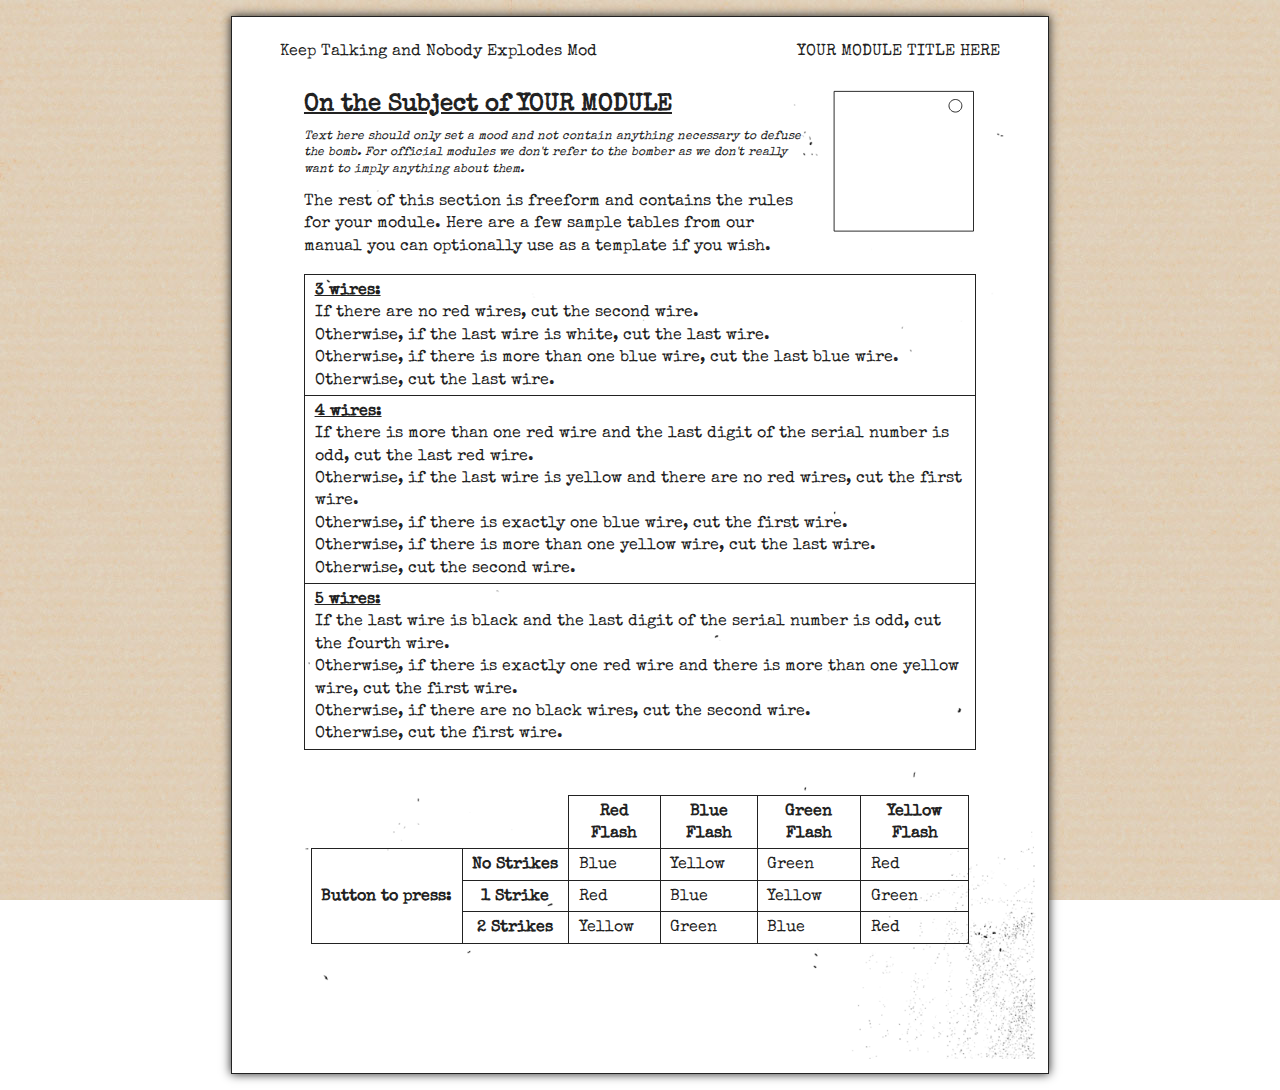
==== Switches/Manual/index.html @ ff8cd59d "Adding switches manual." ====
<!DOCTYPE html>
<html class="no-js"><!--<![endif]--><head><meta http-equiv="Content-Type" content="text/html; charset=UTF-8">
    
    <meta http-equiv="X-UA-Compatible" content="IE=edge">
    <title>Keep Talking and Nobody Explodes Example Manual Page</title>
    <meta name="viewport" content="initial-scale=1"> 
	<link href='http://fonts.googleapis.com/css?family=Special+Elite' rel='stylesheet' type='text/css'>
    <link rel="stylesheet" type="text/css" href="css/normalize.css">
    <link rel="stylesheet" type="text/css" href="css/main.css">
    <link href="css" rel="stylesheet" type="text/css">
</head>
<body>
<div class="section">
    <div class="page page-bg-01">
        		<div class="page-header">
			<span class="page-header-doc-title">Keep Talking and Nobody Explodes Mod</span>
			<span class="page-header-section-title">YOUR MODULE TITLE HERE</span>
		</div>
        <div class="page-content">
    	    <img src="img/Component.svg" class="diagram">
            <h2>On the Subject of YOUR MODULE</h2>
            <p class="flavour-text">
					Text here should only set a mood and not contain anything necessary to defuse the bomb. For official modules we don't refer to the bomber as we don't really want to imply anything about them.
			</p>

			<p> The rest of this section is freeform and contains the rules for your module. Here are a few sample tables from our manual you can optionally use as a template if you wish.</p>
			<!-- Here are some examples of tables that we use in the manual that you can use if it makes sense -->
			<!-- Wires table -->
			<table>
				<tbody>
					<tr>
						<td><strong><em>3 wires:</em></strong><br>
						If there are no red wires, cut the second wire.<br>
						Otherwise, if the last wire is white, cut the last wire.<br>
						Otherwise, if there is more than one blue wire, cut the last
						blue wire.<br>
						Otherwise, cut the last wire.</td>
					</tr>
					<tr>
						<td><strong><em>4 wires:</em></strong><br>
						If there is more than one red wire and the last digit of the
						serial number is odd, cut the last red wire.<br>
						Otherwise, if the last wire is yellow and there are no red
						wires, cut the first wire.<br>
						Otherwise, if there is exactly one blue wire, cut the first
						wire.<br>
						Otherwise, if there is more than one yellow wire, cut the last
						wire.<br>
						Otherwise, cut the second wire.</td>
					</tr>
					<tr>
						<td><strong><em>5 wires:</em></strong><br>
						If the last wire is black and the last digit of the serial
						number is odd, cut the fourth wire.<br>
						Otherwise, if there is exactly one red wire and there is more
						than one yellow wire, cut the first wire.<br>
						Otherwise, if there are no black wires, cut the second
						wire.<br>
						Otherwise, cut the first wire.</td>
					</tr>
				</tbody>
			</table>
			<br>
			<br>
			<!-- Simon table -->
			<table class="repeaters-table">
				<tbody>
					<tr>
						<th class="repeaters-spacer" colspan="2"></th>
						<th>Red Flash</th>
						<th>Blue Flash</th>
						<th>Green Flash</th>
						<th>Yellow Flash</th>
					</tr>
					<tr>
						<th rowspan="3">Button&nbsp;to&nbsp;press:</th>
						<th>No&nbsp;Strikes</th>
						<td>Blue</td>
						<td>Yellow</td>
						<td>Green</td>
						<td>Red</td>
					</tr>
					<tr>
						<th>1&nbsp;Strike</th>
						<td>Red</td>
						<td>Blue</td>
						<td>Yellow</td>
						<td>Green</td>
					</tr>
					<tr>
						<th>2&nbsp;Strikes</th>
						<td>Yellow</td>
						<td>Green</td>
						<td>Blue</td>
						<td>Red</td>
					</tr>
				</tbody>
			</table>
        </div>
    </div>
</div>
</body></html>
---- Switches/Manual/css/main.css ----
/* 
 *  Some useful numbers...
 *
 *  When font-size is 1em/12pt/16px/100%:
 *  1px = 0.0625em (when PPI is 96)
 *  1in = 6em
 *  1pt = 0.0833333em (1/12em)
 *
 */

/*! HTML5 Boilerplate v4.3.0 | MIT License | http://h5bp.com/ */

/*
 * What follows is the result of much research on cross-browser styling.
 * Credit left inline and big thanks to Nicolas Gallagher, Jonathan Neal,
 * Kroc Camen, and the H5BP dev community and team.
 */

/* ==========================================================================
   Base styles: opinionated defaults
   ========================================================================== */

html,
button,
input,
select,
textarea {
    color: #222;
}
@media print {
    html,
    button,
    input,
    select,
    textarea {
        color: #000;
    }
}

html {
    font-family: 'Special Elite', 'Courier New', monospace;
    font-size: 1em;
    line-height: 1.4;
}

/*
 * Remove text-shadow in selection highlight: h5bp.com/i
 * These selection rule sets have to be separate.
 * Customize the background color to match your design.
 */

::-moz-selection {
    background: #b3d4fc;
    text-shadow: none;
}

::selection {
    background: #b3d4fc;
    text-shadow: none;
}

/*
 * A better looking default horizontal rule
 */

hr {
    display: block;
    height: 1px;
    border: 0;
    border-top: 1px solid #ccc;
    margin: 1em 0;
    padding: 0;
}

/*
 * Remove the gap between images, videos, audio and canvas and the bottom of
 * their containers: h5bp.com/i/440
 */

audio,
canvas,
img,
video {
    vertical-align: middle;
}

/*
 * Remove default fieldset styles.
 */

fieldset {
    border: 0;
    margin: 0;
    padding: 0;
}

/*
 * Allow only vertical resizing of textareas.
 */

textarea {
    resize: vertical;
}

/* ==========================================================================
   Author's custom styles
   ========================================================================== */

html {
    margin: 0;
    padding: 0;
}
body {
    margin: 0;
    padding: 0;
    background: url('../img/web-background.jpg');
    background-attachment: fixed;
}
@media print {
    body {
        background: none;
    }
}

p,
pre {
    margin: .5em 0 1em; /* bring top of paragraphs closer to headers */
}

em {
    font-style:normal;
    text-decoration:underline;
}

h1 {
    font-size: 2em;
    margin: 0.67em 0 0;
}

h2 {
    font-size: 1.5em;
    margin: 0.83em 0 0;
}

h3 {
    font-size: 1.17em;
    margin: 1em 0 0;
}

h4 {
    font-size: 1em;
    margin: 1.33em 0 0;
}

h5 {
    font-size: 0.83em;
    margin: 1.67em 0 0;
}

h6 {
    font-size: 0.67em;
    margin: 2.33em 0 0;
}

h2, h3, h4 {
    text-decoration:underline;
}

li ul {
    margin: 0;
}

table {
    border-collapse:collapse;
}

table, th, td {
    border: 1px solid #222;
}
@media print {
    table, th, td {
        border-color: black;
    }
}

td, th {
    padding: .3em .6em .2em;
}

.new-block-formatting-context {
     /* Starts a new block formatting context which will prevent text from wrapping tightly around
        an image, etc.
        http://colinaarts.com/articles/the-magic-of-overflow-hidden/
      */
    overflow: hidden;
}

.no-border, .no-border tr, .no-border tr th, .no-border tr td {
    border: none;
}

.centered-img {
    display: block;
    margin-left: auto;
    margin-right: auto;
}

.diagram {
    width: 9em;
    float: right;
    margin-left: 1em;
    margin-bottom: 1em;
}

.diagram-label {
	text-align:center;
}

.page {
    margin: 1em auto;
    padding: 0;
    border: 1px solid #222; /* Safely using px because exists outside layout of page content */
    box-shadow: #222 0.0em 0em 0.6em;
    clear: both;
    background-color: #FFF;
    background-repeat: no-repeat;
    background-position: center; 
    background-size: 100%;
    width: 51em; /* = 8.5in at 12pt (1em) */
    min-height: 66em; /* = 11in at 12pt (1em) */
}
@media print {
    .page {
        margin: 0;
        border: none;
        box-shadow: none;
        max-width: none;
        min-height: initial;

        width: 51em; /* = 8.5in at 12pt (1em) */
        height: 66em; /* = 11in at 12pt (1em) */
        page-break-before: always;
    }
}

.page-bg-01 {
    background-image: url("../img/page-bg-noise-01.png");
}

.page-bg-02 {
    background-image: url("../img/page-bg-noise-02.png");
}

.page-bg-03 {
    background-image: url("../img/page-bg-noise-03.png");
}

.page-bg-04 {
    background-image: url("../img/page-bg-noise-04.png");
}

.page-bg-05 {
    background-image: url("../img/page-bg-noise-05.png");
}

.page-bg-06 {
    background-image: url("../img/page-bg-noise-06.png");
}

.page-bg-07 {
    background-image: url("../img/page-bg-noise-07.png");
}

@media print {
    .page-first {
        page-break-before: auto;
    }
}

.page-content {
    margin: 4.5em 8.82% 0; /* = 0.75in ~0.75in 0 at 12pt (1em) */
    min-height: 57em; /* Leaving 3em at the bottom for footer (0.75in) */
}

.page-header {
    display: block;
    position: relative;
    height: 0;
    top: 1.5em; /* = 0.25in at 12pt (1em) */
    margin: 0 5.88%; /* = ~0.5in at 12pt (1em) */
}
/*.page-first .page-header {
    display: none;
}*/
.page-header-section-title {
    position: relative;
    height: 0;
    top: 0;
    float: right;
}
.page-header-doc-title {
    position: relative;
    height: 0;
    top: 0;
}

.page-footer {
    text-align: center;
}

.relative-footer {
    margin-top: 1.5em; /* = 0.25in */
    height: 3em /* = 0.5in */
}

.absolute-footer {
    position: relative;
    height: 0;
    top: 63em; /* = 10.5in at 12pt (1em) */
    display: none;
}

@media print {
    .relative-footer {
        display: none;
    }

    .absolute-footer {
        display: block;
    }
}

.appendix-reference {
    font-style: italic;
}

/* ==========================================================================
   Section-specific
   ========================================================================== */

.instructions {
    font-family: 'Cabin', sans-serif;
    line-height: normal;
}

.instructions h2, .instructions h3, .instructions h4 {
    text-decoration:none;
}

.instructions em {
    font-style: italic;
    text-decoration: none;
}

.bomb-diagram {
    text-align: center;
    margin: 0 auto;
    display:block;
}

.bomb-diagram-front {
	width: 18.0020625em; /* Hardcoding for IE */
}

.bomb-diagram-side {
	width: 5.3895625em; /* Hardcoding for IE */
}

.diagram-label {
}

.bomb-diagram img {
    height: 11.7em; /* just barely gives enough room for all the other text */
    vertical-align: middle;
    padding: .5em 1em;
}

.bomb-diagram table, .bomb-diagram tr, .bomb-diagram td {
    margin:0;
    padding:0;
    border:0;
}

.bomb-diagram table {
    margin: 0 auto;
}

.timer-diagram {
    text-align: center;
    display: block;
    float: right;
    width: 5em;
    padding: 0;
    margin: 0 0 2em 2em;
}

.timer-diagram img {
    width: 100%;
    margin: 0;
    padding: 0;
}

.section-title .page-content {
    text-align: center;
}

.section-title .vertical-spacer
{
    height: 20.5em;
}

.music-image {
    height: 45em;
}

.music-table td, .music-table th {
    padding: 0;
}

.password-table {
    margin-left: auto;
    margin-right: auto;
}

.repeaters-table {
    width: 98%;
    border: none;
    margin-left: auto;
    margin-right: auto;
}

.repeaters-spacer {
	border:none;
}

.whos-on-first-step1-table, .whos-on-first-step1-table td  {
    margin-left: auto;
    margin-right: auto;
	border:none;
}

.whos-on-first-step1-table th, .whos-on-first-step1-table td {
	font-size: 0.9em;
    width: 6.5em;
    padding: 0.45em 0.45em .7em .7em;
}

.whos-on-first-step1-table th table, .whos-on-first-step1-table td table {
    width: 95%;
    margin-left: auto;
    margin-right: auto;
		
}            

.whos-on-first-look-at-display  {
	background-color: black;
	color: white;
}
                            
.whos-on-first-step1-table td table td
{
	font-size: 1em;
    height: 1.5em;
	width: 50%;
    padding: 0;
	text-align: center;
	border: 1px solid black;
}

.whos-on-first-step1-table td table th
{
	font-size: 1em;
	height: 1.5em;
	padding: 0.1em 0.1em;
	text-align: center;
	border: 1px solid black;
}

.whos-on-first-step1-table th {
	border: 1px solid black;
}

.whos-on-first-step2-table {
	width: 105%;
}

.whos-on-first-step2-table th {
    padding-left: .2em;
	padding-right: .2em;
	padding-top: .15em;
	padding-bottom: .15em;
}

.whos-on-first-step2-table td {
    font-size: .78em;
}

.keypad-table {
    margin-left: auto;
    margin-right: auto;
    font-family: Arial, sans-serif;
    font-size: 2.2em;
    border-style: none;
    text-align: center;
}

.keypad-table-column {
    background-color: #FFF; /*For ensuring photocopy noise doesn't affect symbols*/
	padding: .1em;
}

.keypad-table-spacer {
	border-style: none;
}

.keypad-symbol-image {
	height:1.9em;
}

.maze {
	width:11em;
	height:11em;
	margin:.1em;
}

#morseCodeChart {
	float: left;
	margin-right: 1em;
    height: 32em;
	width: 24.8270625em; /* Hardcode for IE */
	border:1px solid #021a40;
	background-color:#ffffff;
}

.morse-code table th {
	font-size: 1.2em;
	font-weight: bold;
	width: 5em;
}

.morse-code table td {
	text-align: center;
}

.venn-wires table th {
	font-size: 1.2em;
	font-weight: bold;
}

.venn-wires table td {
	text-align: center;
}

#venndiagram {
	display: block;
	width: 70%;
    position:relative;
    top: -2em;
	margin-bottom: 0;
	margin-left: auto;
	margin-right: auto;
}


#vennlegend {
	width: 20em;
	float: left;
    position:relative;
    top: -0.7em;
}

#venntable {
	border-width: 0.2em;
    position:relative;
    top: -0.7em;
}

#venntable td {
	font-size: 0.75em;
}

.venn-wires .appendix-reference {
    margin-top: 0;
    position:relative;
}

.appendix-ports table {
    margin-top: 1em;
}

.appendix-ports img {
	height: 5em;
}

.appendix-ports table td {
	text-align: center;
}

.appendix-ports table th {
	font-size: 1.2em;
	font-weight: bold;
}

.needy-knob table {
    margin-left: 1.3em;
    margin-right: 1.3em;
}

.needy-knob table td, .needy-knob table th {
    width: 1.5em;
    text-align:center;
}

.needy-diagram-label {
	text-align:left;
}

.wire-sequence table {
    display: inline-table;
    margin-top: 1em;
    margin-bottom: 1em;
    width: 15.3em;
    font-size: 0.9em;
}

.wire-sequence td, .wire-sequence th {
    padding-left: 0.4em;
    padding-right: 0.4em;
}

.wire-sequence table .header {
    background-color: #222;
    color: #FFF;
}

.wire-sequence .blue-table {
    /* Because it's the middle table... */
    margin-left: .3em;
    margin-right: .3em;
}

.wire-sequence .second-col {
    width: 5em;
}

.memory-rules p {
    margin-top: .3em;
    font-size: 0.95em; /* TODO: Remove this, it's a quick hack to get printing looking nicer with our placeholder graphic design. */
}

.rhythm-heaven .sub-components {
    text-align: center;
    margin-left: auto;
    margin-right: auto;
}

.rhythm-heaven .sub-components img {
    width: 5em;
    max-height: 4em;
}

.rhythm-heaven .example {
    width: 29em;
    float: right;
    position: relative;
    top: -2.9em;
}

.rhythm-heaven .example td, .rhythm-heaven .example th {
    padding: .15em .7em;
}

.flavour-text
{
	font-style: italic;
	font-size:75%;
    margin-top: .5em;
}

/* ==========================================================================
   Helper classes
   ========================================================================== */

/*
 * Image replacement
 */

.ir {
    background-color: transparent;
    border: 0;
    overflow: hidden;
    /* IE 6/7 fallback */
    *text-indent: -9999px;
}

.ir:before {
    content: "";
    display: block;
    width: 0;
    height: 150%;
}

/*
 * Hide from both screenreaders and browsers: h5bp.com/u
 */

.hidden {
    display: none !important;
    visibility: hidden;
}

/*
 * Hide from both screenreaders and browsers, but only for non-print
 */
.hide-screen {
    display: none;
    visibility: hidden;
}

@media print {
    .hide-screen {
        display: initial;
        visibility: initial;
    }
}

/*
 * Hide from both screenreaders and browsers, but only for print
 */
@media print {
    .hide-print {
        display: none;
        visibility: hidden;
    }
}

/*
 * Hide only visually, but have it available for screenreaders: h5bp.com/v
 */

.visuallyhidden {
    border: 0;
    clip: rect(0 0 0 0);
    height: 1px;
    margin: -1px;
    overflow: hidden;
    padding: 0;
    position: absolute;
    width: 1px;
}

/*
 * Extends the .visuallyhidden class to allow the element to be focusable
 * when navigated to via the keyboard: h5bp.com/p
 */

.visuallyhidden.focusable:active,
.visuallyhidden.focusable:focus {
    clip: auto;
    height: auto;
    margin: 0;
    overflow: visible;
    position: static;
    width: auto;
}

/*
 * Hide visually and from screenreaders, but maintain layout
 */

.invisible {
    visibility: hidden;
}

/*
 * Clearfix: contain floats
 *
 * For modern browsers
 * 1. The space content is one way to avoid an Opera bug when the
 *    `contenteditable` attribute is included anywhere else in the document.
 *    Otherwise it causes space to appear at the top and bottom of elements
 *    that receive the `clearfix` class.
 * 2. The use of `table` rather than `block` is only necessary if using
 *    `:before` to contain the top-margins of child elements.
 */

.clearfix:before,
.clearfix:after {
    content: " "; /* 1 */
    display: table; /* 2 */
}

.clearfix:after {
    clear: both;
}

/*
 * For IE 6/7 only
 * Include this rule to trigger hasLayout and contain floats.
 */

.clearfix {
    *zoom: 1;
}

/* ==========================================================================
   EXAMPLE Media Queries for Responsive Design.
   These examples override the primary ('mobile first') styles.
   Modify as content requires.
   ========================================================================== */

@media only screen and (min-width: 35em) {
    /* Style adjustments for viewports that meet the condition */
}

@media print,
       (-o-min-device-pixel-ratio: 5/4),
       (-webkit-min-device-pixel-ratio: 1.25),
       (min-resolution: 120dpi) {
    /* Style adjustments for high resolution devices */
}

/* ==========================================================================
   Print styles.
   Inlined to avoid required HTTP connection: h5bp.com/r
   ========================================================================== */

@media print {
    /* Removed all this stuff because we'll be aiming to make everything deliberate for print */
    * {
        /*background: transparent !important;
        color: #000 !important;*/ /* Black prints faster: h5bp.com/s */
        /*box-shadow: none !important;
        text-shadow: none !important;*/
    }

    a,
    a:visited {
        text-decoration: underline;
    }

    a[href]:after {
        content: " (" attr(href) ")";
    }

    abbr[title]:after {
        content: " (" attr(title) ")";
    }

    /*
     * Don't show links for images, or javascript/internal links
     */

    .ir a:after,
    a[href^="javascript:"]:after,
    a[href^="#"]:after {
        content: "";
    }

    pre,
    blockquote {
        border: 1px solid #999;
        page-break-inside: avoid;
    }

    thead {
        display: table-header-group; /* h5bp.com/t */
    }

    tr,
    img {
        page-break-inside: avoid;
    }

    img {
        max-width: 100% !important;
    }
    
    @page {
        margin: 0;
    }

    p,
    h2,
    h3 {
        orphans: 3;
        widows: 3;
    }

    h2,
    h3 {
        page-break-after: avoid;
    }
}
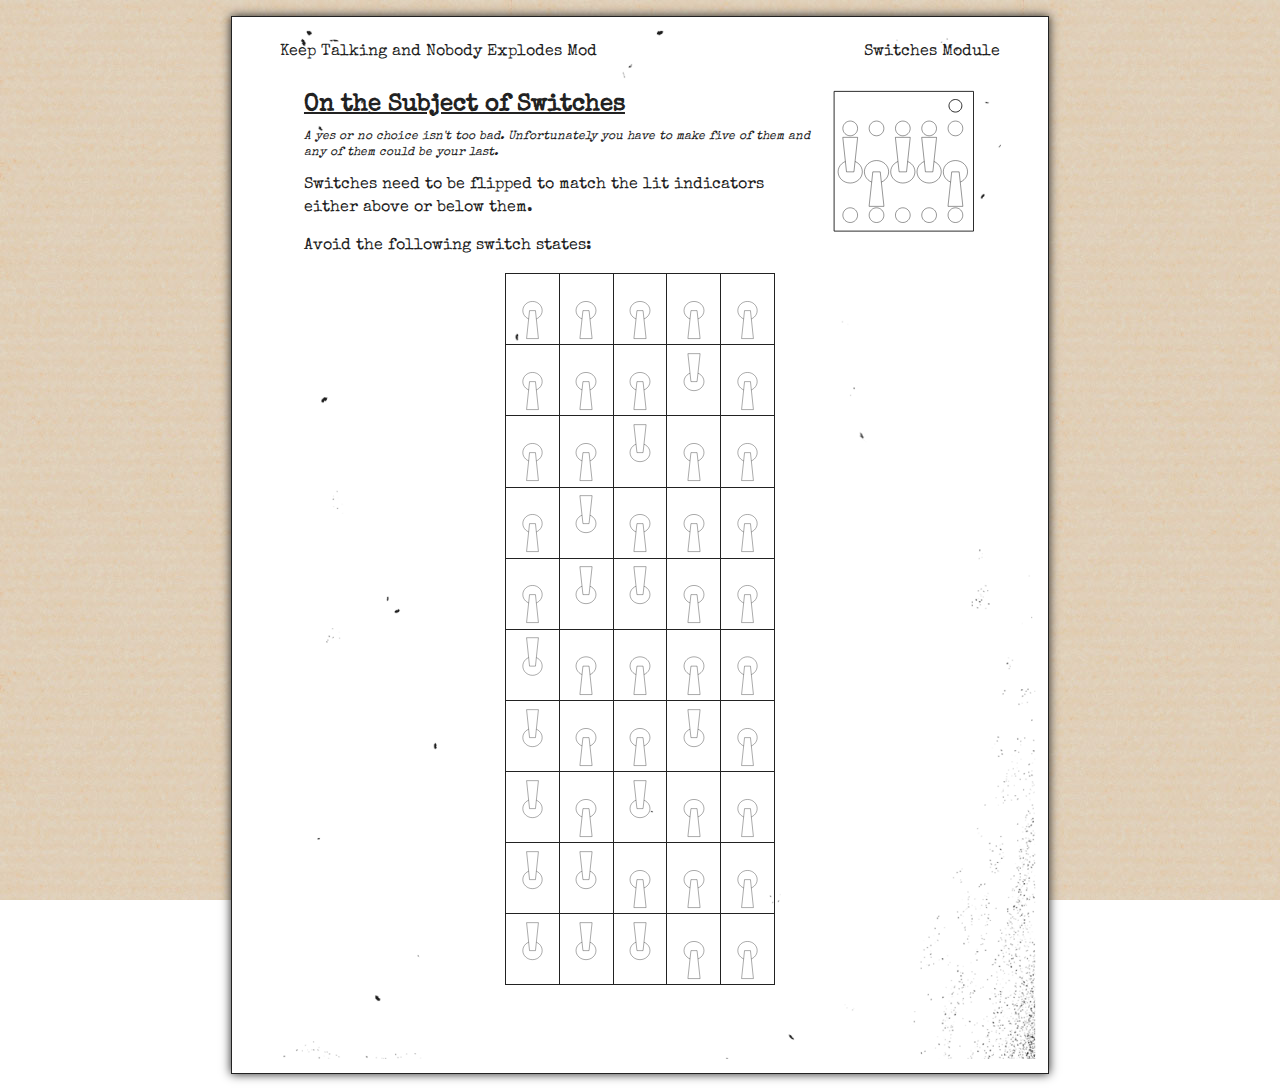
==== commit 92bfbb56: "Added real switches module." ====
--- a/Switches/Manual/index.html
+++ b/Switches/Manual/index.html
@@ -11,91 +11,21 @@
 </head>
 <body>
 <div class="section">
-    <div class="page page-bg-01">
+    <div class="page page-bg-04">
         		<div class="page-header">
 			<span class="page-header-doc-title">Keep Talking and Nobody Explodes Mod</span>
-			<span class="page-header-section-title">YOUR MODULE TITLE HERE</span>
+			<span class="page-header-section-title">Switches Module</span>
 		</div>
         <div class="page-content">
-    	    <img src="img/Component.svg" class="diagram">
-            <h2>On the Subject of YOUR MODULE</h2>
+    	    <img src="img/SwitchesModule.svg" class="diagram">
+            <h2>On the Subject of Switches</h2>
             <p class="flavour-text">
-					Text here should only set a mood and not contain anything necessary to defuse the bomb. For official modules we don't refer to the bomber as we don't really want to imply anything about them.
+				A yes or no choice isn't too bad. Unfortunately you have to make five of them and any of them could be your last.
 			</p>
 
-			<p> The rest of this section is freeform and contains the rules for your module. Here are a few sample tables from our manual you can optionally use as a template if you wish.</p>
-			<!-- Here are some examples of tables that we use in the manual that you can use if it makes sense -->
-			<!-- Wires table -->
-			<table>
-				<tbody>
-					<tr>
-						<td><strong><em>3 wires:</em></strong><br>
-						If there are no red wires, cut the second wire.<br>
-						Otherwise, if the last wire is white, cut the last wire.<br>
-						Otherwise, if there is more than one blue wire, cut the last
-						blue wire.<br>
-						Otherwise, cut the last wire.</td>
-					</tr>
-					<tr>
-						<td><strong><em>4 wires:</em></strong><br>
-						If there is more than one red wire and the last digit of the
-						serial number is odd, cut the last red wire.<br>
-						Otherwise, if the last wire is yellow and there are no red
-						wires, cut the first wire.<br>
-						Otherwise, if there is exactly one blue wire, cut the first
-						wire.<br>
-						Otherwise, if there is more than one yellow wire, cut the last
-						wire.<br>
-						Otherwise, cut the second wire.</td>
-					</tr>
-					<tr>
-						<td><strong><em>5 wires:</em></strong><br>
-						If the last wire is black and the last digit of the serial
-						number is odd, cut the fourth wire.<br>
-						Otherwise, if there is exactly one red wire and there is more
-						than one yellow wire, cut the first wire.<br>
-						Otherwise, if there are no black wires, cut the second
-						wire.<br>
-						Otherwise, cut the first wire.</td>
-					</tr>
-				</tbody>
-			</table>
-			<br>
-			<br>
-			<!-- Simon table -->
-			<table class="repeaters-table">
-				<tbody>
-					<tr>
-						<th class="repeaters-spacer" colspan="2"></th>
-						<th>Red Flash</th>
-						<th>Blue Flash</th>
-						<th>Green Flash</th>
-						<th>Yellow Flash</th>
-					</tr>
-					<tr>
-						<th rowspan="3">Button&nbsp;to&nbsp;press:</th>
-						<th>No&nbsp;Strikes</th>
-						<td>Blue</td>
-						<td>Yellow</td>
-						<td>Green</td>
-						<td>Red</td>
-					</tr>
-					<tr>
-						<th>1&nbsp;Strike</th>
-						<td>Red</td>
-						<td>Blue</td>
-						<td>Yellow</td>
-						<td>Green</td>
-					</tr>
-					<tr>
-						<th>2&nbsp;Strikes</th>
-						<td>Yellow</td>
-						<td>Green</td>
-						<td>Blue</td>
-						<td>Red</td>
-					</tr>
-				</tbody>
-			</table>
+			<p>Switches need to be flipped to match the lit indicators either above or below them.</p>
+			<p>Avoid the following switch states:</p>
+			<table class='switch-table'><tr class='switch-row'><td class='switch-column'><img src='img/switch-down.svg'></img></td><td class='switch-column'><img src='img/switch-down.svg'></img></td><td class='switch-column'><img src='img/switch-down.svg'></img></td><td class='switch-column'><img src='img/switch-down.svg'></img></td><td class='switch-column'><img src='img/switch-down.svg'></img></td></tr><tr class='switch-row'><td class='switch-column'><img src='img/switch-down.svg'></img></td><td class='switch-column'><img src='img/switch-down.svg'></img></td><td class='switch-column'><img src='img/switch-down.svg'></img></td><td class='switch-column'><img src='img/switch-up.svg'></img></td><td class='switch-column'><img src='img/switch-down.svg'></img></td></tr><tr class='switch-row'><td class='switch-column'><img src='img/switch-down.svg'></img></td><td class='switch-column'><img src='img/switch-down.svg'></img></td><td class='switch-column'><img src='img/switch-up.svg'></img></td><td class='switch-column'><img src='img/switch-down.svg'></img></td><td class='switch-column'><img src='img/switch-down.svg'></img></td></tr><tr class='switch-row'><td class='switch-column'><img src='img/switch-down.svg'></img></td><td class='switch-column'><img src='img/switch-up.svg'></img></td><td class='switch-column'><img src='img/switch-down.svg'></img></td><td class='switch-column'><img src='img/switch-down.svg'></img></td><td class='switch-column'><img src='img/switch-down.svg'></img></td></tr><tr class='switch-row'><td class='switch-column'><img src='img/switch-down.svg'></img></td><td class='switch-column'><img src='img/switch-up.svg'></img></td><td class='switch-column'><img src='img/switch-up.svg'></img></td><td class='switch-column'><img src='img/switch-down.svg'></img></td><td class='switch-column'><img src='img/switch-down.svg'></img></td></tr><tr class='switch-row'><td class='switch-column'><img src='img/switch-up.svg'></img></td><td class='switch-column'><img src='img/switch-down.svg'></img></td><td class='switch-column'><img src='img/switch-down.svg'></img></td><td class='switch-column'><img src='img/switch-down.svg'></img></td><td class='switch-column'><img src='img/switch-down.svg'></img></td></tr><tr class='switch-row'><td class='switch-column'><img src='img/switch-up.svg'></img></td><td class='switch-column'><img src='img/switch-down.svg'></img></td><td class='switch-column'><img src='img/switch-down.svg'></img></td><td class='switch-column'><img src='img/switch-up.svg'></img></td><td class='switch-column'><img src='img/switch-down.svg'></img></td></tr><tr class='switch-row'><td class='switch-column'><img src='img/switch-up.svg'></img></td><td class='switch-column'><img src='img/switch-down.svg'></img></td><td class='switch-column'><img src='img/switch-up.svg'></img></td><td class='switch-column'><img src='img/switch-down.svg'></img></td><td class='switch-column'><img src='img/switch-down.svg'></img></td></tr><tr class='switch-row'><td class='switch-column'><img src='img/switch-up.svg'></img></td><td class='switch-column'><img src='img/switch-up.svg'></img></td><td class='switch-column'><img src='img/switch-down.svg'></img></td><td class='switch-column'><img src='img/switch-down.svg'></img></td><td class='switch-column'><img src='img/switch-down.svg'></img></td></tr><tr class='switch-row'><td class='switch-column'><img src='img/switch-up.svg'></img></td><td class='switch-column'><img src='img/switch-up.svg'></img></td><td class='switch-column'><img src='img/switch-up.svg'></img></td><td class='switch-column'><img src='img/switch-down.svg'></img></td><td class='switch-column'><img src='img/switch-down.svg'></img></td></tr></table>
         </div>
     </div>
 </div>
--- a/Switches/Manual/css/main.css
+++ b/Switches/Manual/css/main.css
@@ -892,4 +892,17 @@
     h3 {
         page-break-after: avoid;
     }
+}
+
+.switch-column {
+	width:2.1em;
+}
+
+.switch-row {
+	
+}
+
+.switch-table {
+	margin-left:auto;
+	margin-right:auto;
 }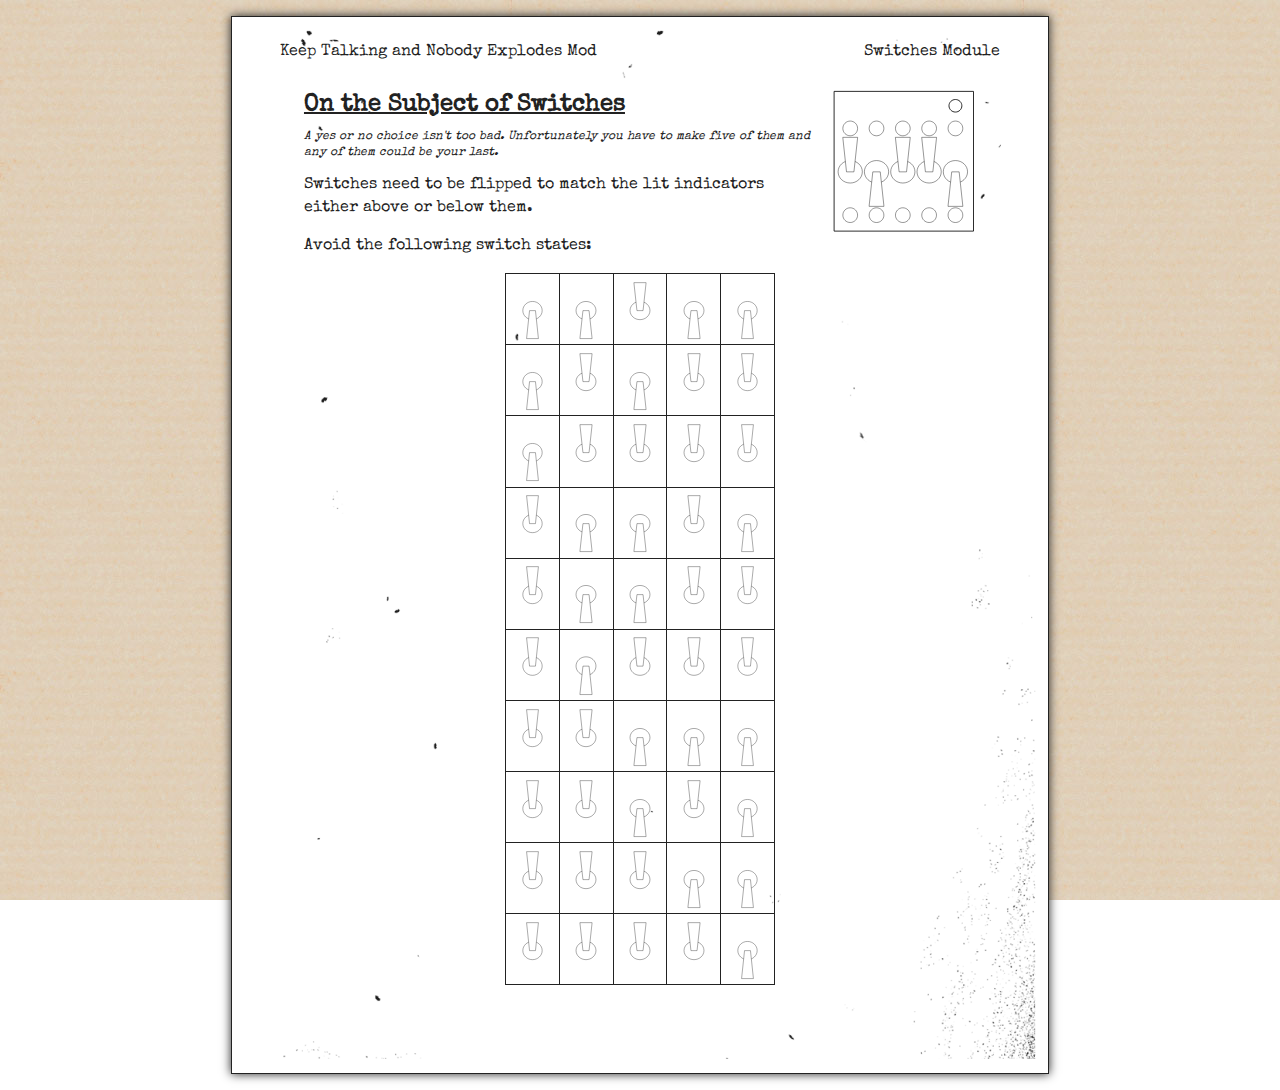
==== commit a7b2e8f0: "Updated to 0.2 of Switches module." ====
--- a/Switches/Manual/index.html
+++ b/Switches/Manual/index.html
@@ -25,7 +25,7 @@
 
 			<p>Switches need to be flipped to match the lit indicators either above or below them.</p>
 			<p>Avoid the following switch states:</p>
-			<table class='switch-table'><tr class='switch-row'><td class='switch-column'><img src='img/switch-down.svg'></img></td><td class='switch-column'><img src='img/switch-down.svg'></img></td><td class='switch-column'><img src='img/switch-down.svg'></img></td><td class='switch-column'><img src='img/switch-down.svg'></img></td><td class='switch-column'><img src='img/switch-down.svg'></img></td></tr><tr class='switch-row'><td class='switch-column'><img src='img/switch-down.svg'></img></td><td class='switch-column'><img src='img/switch-down.svg'></img></td><td class='switch-column'><img src='img/switch-down.svg'></img></td><td class='switch-column'><img src='img/switch-up.svg'></img></td><td class='switch-column'><img src='img/switch-down.svg'></img></td></tr><tr class='switch-row'><td class='switch-column'><img src='img/switch-down.svg'></img></td><td class='switch-column'><img src='img/switch-down.svg'></img></td><td class='switch-column'><img src='img/switch-up.svg'></img></td><td class='switch-column'><img src='img/switch-down.svg'></img></td><td class='switch-column'><img src='img/switch-down.svg'></img></td></tr><tr class='switch-row'><td class='switch-column'><img src='img/switch-down.svg'></img></td><td class='switch-column'><img src='img/switch-up.svg'></img></td><td class='switch-column'><img src='img/switch-down.svg'></img></td><td class='switch-column'><img src='img/switch-down.svg'></img></td><td class='switch-column'><img src='img/switch-down.svg'></img></td></tr><tr class='switch-row'><td class='switch-column'><img src='img/switch-down.svg'></img></td><td class='switch-column'><img src='img/switch-up.svg'></img></td><td class='switch-column'><img src='img/switch-up.svg'></img></td><td class='switch-column'><img src='img/switch-down.svg'></img></td><td class='switch-column'><img src='img/switch-down.svg'></img></td></tr><tr class='switch-row'><td class='switch-column'><img src='img/switch-up.svg'></img></td><td class='switch-column'><img src='img/switch-down.svg'></img></td><td class='switch-column'><img src='img/switch-down.svg'></img></td><td class='switch-column'><img src='img/switch-down.svg'></img></td><td class='switch-column'><img src='img/switch-down.svg'></img></td></tr><tr class='switch-row'><td class='switch-column'><img src='img/switch-up.svg'></img></td><td class='switch-column'><img src='img/switch-down.svg'></img></td><td class='switch-column'><img src='img/switch-down.svg'></img></td><td class='switch-column'><img src='img/switch-up.svg'></img></td><td class='switch-column'><img src='img/switch-down.svg'></img></td></tr><tr class='switch-row'><td class='switch-column'><img src='img/switch-up.svg'></img></td><td class='switch-column'><img src='img/switch-down.svg'></img></td><td class='switch-column'><img src='img/switch-up.svg'></img></td><td class='switch-column'><img src='img/switch-down.svg'></img></td><td class='switch-column'><img src='img/switch-down.svg'></img></td></tr><tr class='switch-row'><td class='switch-column'><img src='img/switch-up.svg'></img></td><td class='switch-column'><img src='img/switch-up.svg'></img></td><td class='switch-column'><img src='img/switch-down.svg'></img></td><td class='switch-column'><img src='img/switch-down.svg'></img></td><td class='switch-column'><img src='img/switch-down.svg'></img></td></tr><tr class='switch-row'><td class='switch-column'><img src='img/switch-up.svg'></img></td><td class='switch-column'><img src='img/switch-up.svg'></img></td><td class='switch-column'><img src='img/switch-up.svg'></img></td><td class='switch-column'><img src='img/switch-down.svg'></img></td><td class='switch-column'><img src='img/switch-down.svg'></img></td></tr></table>
+			<table class='switch-table'><tr class='switch-row'><td class='switch-column'><img src='img/switch-down.svg'></img></td><td class='switch-column'><img src='img/switch-down.svg'></img></td><td class='switch-column'><img src='img/switch-up.svg'></img></td><td class='switch-column'><img src='img/switch-down.svg'></img></td><td class='switch-column'><img src='img/switch-down.svg'></img></td></tr><tr class='switch-row'><td class='switch-column'><img src='img/switch-down.svg'></img></td><td class='switch-column'><img src='img/switch-up.svg'></img></td><td class='switch-column'><img src='img/switch-down.svg'></img></td><td class='switch-column'><img src='img/switch-up.svg'></img></td><td class='switch-column'><img src='img/switch-up.svg'></img></td></tr><tr class='switch-row'><td class='switch-column'><img src='img/switch-down.svg'></img></td><td class='switch-column'><img src='img/switch-up.svg'></img></td><td class='switch-column'><img src='img/switch-up.svg'></img></td><td class='switch-column'><img src='img/switch-up.svg'></img></td><td class='switch-column'><img src='img/switch-up.svg'></img></td></tr><tr class='switch-row'><td class='switch-column'><img src='img/switch-up.svg'></img></td><td class='switch-column'><img src='img/switch-down.svg'></img></td><td class='switch-column'><img src='img/switch-down.svg'></img></td><td class='switch-column'><img src='img/switch-up.svg'></img></td><td class='switch-column'><img src='img/switch-down.svg'></img></td></tr><tr class='switch-row'><td class='switch-column'><img src='img/switch-up.svg'></img></td><td class='switch-column'><img src='img/switch-down.svg'></img></td><td class='switch-column'><img src='img/switch-down.svg'></img></td><td class='switch-column'><img src='img/switch-up.svg'></img></td><td class='switch-column'><img src='img/switch-up.svg'></img></td></tr><tr class='switch-row'><td class='switch-column'><img src='img/switch-up.svg'></img></td><td class='switch-column'><img src='img/switch-down.svg'></img></td><td class='switch-column'><img src='img/switch-up.svg'></img></td><td class='switch-column'><img src='img/switch-up.svg'></img></td><td class='switch-column'><img src='img/switch-up.svg'></img></td></tr><tr class='switch-row'><td class='switch-column'><img src='img/switch-up.svg'></img></td><td class='switch-column'><img src='img/switch-up.svg'></img></td><td class='switch-column'><img src='img/switch-down.svg'></img></td><td class='switch-column'><img src='img/switch-down.svg'></img></td><td class='switch-column'><img src='img/switch-down.svg'></img></td></tr><tr class='switch-row'><td class='switch-column'><img src='img/switch-up.svg'></img></td><td class='switch-column'><img src='img/switch-up.svg'></img></td><td class='switch-column'><img src='img/switch-down.svg'></img></td><td class='switch-column'><img src='img/switch-up.svg'></img></td><td class='switch-column'><img src='img/switch-down.svg'></img></td></tr><tr class='switch-row'><td class='switch-column'><img src='img/switch-up.svg'></img></td><td class='switch-column'><img src='img/switch-up.svg'></img></td><td class='switch-column'><img src='img/switch-up.svg'></img></td><td class='switch-column'><img src='img/switch-down.svg'></img></td><td class='switch-column'><img src='img/switch-down.svg'></img></td></tr><tr class='switch-row'><td class='switch-column'><img src='img/switch-up.svg'></img></td><td class='switch-column'><img src='img/switch-up.svg'></img></td><td class='switch-column'><img src='img/switch-up.svg'></img></td><td class='switch-column'><img src='img/switch-up.svg'></img></td><td class='switch-column'><img src='img/switch-down.svg'></img></td></tr></table>
         </div>
     </div>
 </div>
